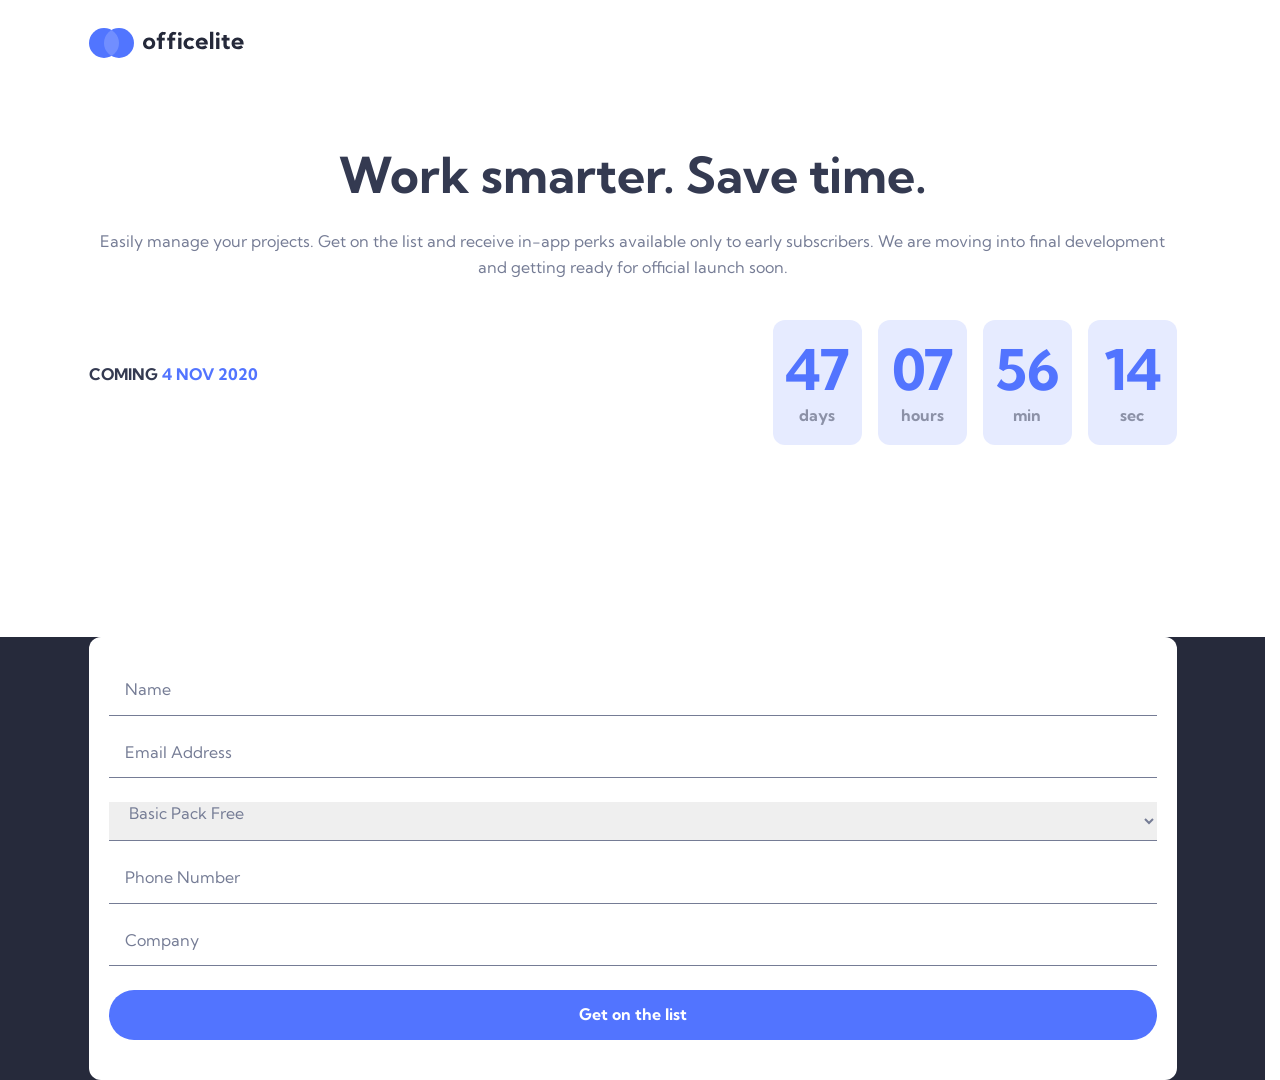
==== sign-up.html @ 4a4c5b25 "Sign-Up Page - top section" ====
<!doctype html>
<html lang="en">
	<head>
		<meta charset="UTF-8" />
		<meta name="viewport" content="width=device-width, initial-scale=1.0" />

		<link
			rel="icon"
			type="image/png"
			sizes="32x32"
			href="./assets/favicon-32x32.png"
		/>
		<link rel="stylesheet" href="style.css" />

		<title>Frontend Mentor | Officelite coming soon site</title>
	</head>
	<body>
		<header class="wrapper">
			<div class="logo">
				<svg
					width="155"
					height="30"
					xmlns="http://www.w3.org/2000/svg"
					xmlns:xlink="http://www.w3.org/1999/xlink"
				>
					<defs><circle id="a" cx="15" cy="15" r="15" /></defs>
					<g fill="none" fill-rule="evenodd">
						<g>
							<circle fill="#5175FF" cx="30" cy="15" r="15" />
							<mask id="b" fill="#fff"><use xlink:href="#a" /></mask>
							<use fill="#5175FF" xlink:href="#a" />
							<circle
								fill="#B4C4FF"
								opacity=".324"
								mask="url(#b)"
								cx="30"
								cy="15"
								r="15"
							/>
						</g>
						<path
							d="M60.13 21.291c1.18 0 2.228-.254 3.147-.763a5.73 5.73 0 002.177-2.092c.533-.886.799-1.895.799-3.026 0-1.13-.266-2.139-.799-3.025a5.73 5.73 0 00-2.177-2.092c-.919-.51-1.968-.764-3.147-.764-1.18 0-2.23.255-3.154.764a5.72 5.72 0 00-2.182 2.092c-.533.886-.799 1.894-.799 3.025s.266 2.14.799 3.026a5.72 5.72 0 002.182 2.092c.923.509 1.974.763 3.154.763zm0-2.827c-.843 0-1.54-.29-2.09-.87-.552-.581-.828-1.31-.828-2.184 0-.874.276-1.602.827-2.182.551-.581 1.248-.871 2.09-.871.843 0 1.54.29 2.092.87.551.581.827 1.309.827 2.183 0 .875-.276 1.603-.827 2.183-.552.58-1.249.87-2.091.87zm12.82 2.601v-8.482h2.792V9.756H72.95V8.67c0-.671.151-1.167.454-1.487.303-.32.699-.481 1.189-.481.176 0 .371.026.586.08.214.052.417.158.609.316l1.275-2.296a5.744 5.744 0 00-1.51-.701 5.457 5.457 0 00-1.534-.226 4.65 4.65 0 00-2.16.514 4.064 4.064 0 00-1.608 1.487c-.406.649-.61 1.433-.61 2.353v1.527h-1.895v2.827h1.896v8.482h3.308zm10.466 0v-8.482h2.791V9.756h-2.791V8.67c0-.671.15-1.167.453-1.487.303-.32.7-.481 1.19-.481.176 0 .37.026.585.08.215.052.418.158.61.316l1.274-2.296a5.744 5.744 0 00-1.51-.701 5.457 5.457 0 00-1.534-.226 4.65 4.65 0 00-2.16.514 4.064 4.064 0 00-1.608 1.487c-.406.649-.609 1.433-.609 2.353v1.527h-1.895v2.827h1.895v8.482h3.309zm7.42-13.345c.552 0 .996-.166 1.333-.498.337-.331.506-.769.506-1.312s-.169-.98-.506-1.312c-.337-.331-.78-.497-1.332-.497s-.996.166-1.333.497c-.337.332-.505.77-.505 1.312 0 .543.168.98.505 1.312.337.332.781.498 1.333.498zm1.655 13.345V9.755h-3.309v11.31h3.309zm8.34.226c.911 0 1.756-.147 2.533-.44a5.946 5.946 0 002.005-1.234l-2.332-2.16c-.552.671-1.287 1.007-2.206 1.007-.842 0-1.54-.29-2.09-.87-.552-.581-.828-1.31-.828-2.184 0-.874.276-1.602.827-2.182.552-.581 1.249-.871 2.091-.871.92 0 1.654.335 2.206 1.006l2.332-2.16a5.946 5.946 0 00-2.005-1.233 7.102 7.102 0 00-2.533-.44c-1.218 0-2.303.254-3.257.763a5.846 5.846 0 00-2.257 2.092c-.551.886-.827 1.894-.827 3.025s.276 2.14.827 3.026a5.846 5.846 0 002.257 2.092c.954.509 2.04.763 3.257.763zm12.395 0c.797 0 1.63-.128 2.499-.384.87-.257 1.748-.728 2.636-1.414l-1.998-2.352a5.74 5.74 0 01-1.43.978c-.525.253-1.186.379-1.982.379-.743 0-1.392-.196-1.947-.588a2.972 2.972 0 01-1.143-1.527h8.96v-.984c0-1.138-.26-2.149-.781-3.03a5.632 5.632 0 00-2.131-2.082c-.9-.505-1.928-.758-3.085-.758-1.164 0-2.203.255-3.119.764a5.726 5.726 0 00-2.165 2.08c-.528.88-.793 1.88-.793 3.003 0 1.139.276 2.155.827 3.048.552.894 1.314 1.595 2.287 2.104.972.509 2.094.763 3.365.763zm2.195-6.718h-5.63c.161-.648.5-1.18 1.017-1.594.517-.415 1.128-.622 1.833-.622.696 0 1.294.203 1.792.61.497.408.827.943.988 1.606zm8.891 6.492V3.648h-3.308v17.417h3.308zM128.77 7.72c.552 0 .996-.166 1.333-.498.337-.331.505-.769.505-1.312s-.168-.98-.505-1.312c-.337-.331-.781-.497-1.333-.497-.551 0-.995.166-1.332.497-.337.332-.506.77-.506 1.312 0 .543.169.98.506 1.312.337.332.781.498 1.332.498zm1.655 13.345V9.755h-3.309v11.31h3.309zm8.248.226c.704 0 1.42-.14 2.148-.418v-2.67c-.421.174-.83.26-1.23.26-.535 0-.977-.152-1.326-.457-.348-.305-.523-.726-.523-1.261v-4.162h2.792V9.756h-2.792V6.928h-3.308v2.828h-1.896v2.827h1.896v4.535c0 1.342.366 2.373 1.097 3.093.731.72 1.779 1.08 3.142 1.08zm10.35 0c.797 0 1.63-.128 2.499-.384.87-.257 1.748-.728 2.636-1.414l-1.998-2.352a5.74 5.74 0 01-1.43.978c-.525.253-1.186.379-1.982.379-.743 0-1.392-.196-1.947-.588a2.972 2.972 0 01-1.144-1.527h8.961v-.984c0-1.138-.26-2.149-.781-3.03a5.632 5.632 0 00-2.131-2.082c-.9-.505-1.928-.758-3.085-.758-1.164 0-2.203.255-3.119.764a5.726 5.726 0 00-2.165 2.08c-.528.88-.793 1.88-.793 3.003 0 1.139.276 2.155.827 3.048.552.894 1.314 1.595 2.286 2.104.973.509 2.095.763 3.366.763zm2.195-6.718h-5.63c.161-.648.5-1.18 1.017-1.594.517-.415 1.128-.622 1.833-.622.696 0 1.294.203 1.792.61.497.408.827.943.988 1.606z"
							fill="#25293A"
							fill-rule="nonzero"
						/>
					</g>
				</svg>
			</div>
		</header>
		<main class="wrapper">
			<section class="section sign-up-hero-section">
				<h1 class="hero-title">Work smarter. Save time.</h1>
				<p class="hero-text">
					Easily manage your projects. Get on the list and receive in-app perks
					available only to early subscribers. We are moving into final
					development and getting ready for official launch soon.
				</p>
			</section>

			<section class="section sign-up-section">
				<div class="date-content">
					<!-- If you're choosing to make this date dynamic, set it to 30 days in the future from the moment the visitor views the page -->
					<p class="launch-date">Coming <span>4 Nov 2020</span></p>
					<!-- If you're choosing to make this timer dynamic, have it countdown from the date you set above -->
					<div class="countdown">
						<p id="countdown-day">47 <span>days</span></p>
						<p id="countdown-hour">07 <span>hours</span></p>
						<p id="countdown-min">56 <span>min</span></p>
						<p id="countdown-sec">14 <span>sec</span></p>
					</div>
				</div>
			</section>
		</main>

		<footer>
			<div class="wrapper">
				<form action="" class="sign-up-form">
					<div class="form-group">
						<label class="sr-only" for="name">Name</label>
						<input
							class="form-control"
							type="text"
							name="name"
							id="name"
							placeholder="Name"
							required
						/>
					</div>
					<div class="form-group">
						<label class="sr-only" for="email">Email Address</label>
						<input
							class="form-control"
							type="email"
							name="email"
							id="email"
							placeholder="Email Address"
							autocapitalize="none"
							autocorrect="off"
							pattern="[^@]+@[^\.]+\..+"
							required
						/>
					</div>

					<label class="sr-only" for="pack-select"> Pack Selection </label>
					<select
						class="form-control custom-select"
						name="pack-select"
						id="pack-select"
					>
						<button><selectedcontent></selectedcontent></button>

						<option value="basic" selected>Basic Pack <span>Free</span></option>
						<option value="pro">Pro Pack <span>$9.99</span></option>
						<option value="ultimate">Ultimate Pack <span>$19.99</span></option>
					</select>

					<div class="form-group">
						<label class="sr-only" for="telephone">Phone Number</label>
						<input
							class="form-control"
							type="tel"
							name="telephone"
							id="telephone"
							placeholder="Phone Number"
							required
						/>
					</div>

					<div class="form-group">
						<label class="sr-only" for="company">Company</label>
						<input
							class="form-control"
							type="text"
							name="company"
							id="company"
							placeholder="Company"
						/>
					</div>

					<button class="button" type="submit">Get on the list</button>
				</form>
			</div>
		</footer>
	</body>
</html>
---- style.css ----
/* ----------------  */
/* Custom Fonts      */
/* ----------------  */

@font-face {
	font-display: swap;
	font-family: 'Kumbh Sans';
	font-style: normal;
	font-weight: 400;
	src: url('/assets/fonts/kumbh-sans-v27-latin-regular.woff2') format('woff2');
}

@font-face {
	font-display: swap;
	font-family: 'Kumbh Sans';
	font-style: normal;
	font-weight: 700;
	src: url('/assets/fonts/kumbh-sans-v27-latin-700.woff2') format('woff2');
}

/* ----------------  */
/* Custom Properties */
/* ----------------  */

:root {
	/* Primitives */
	--clr-neutral-900: 229 22% 19%;
	--clr-neutral-800: 228 22% 26%;
	--clr-neutral-500: 227 13% 52%;
	--clr-neutral-50: 0 0% 98%;
	--clr-neutral-0: 0 100% 100%;

	--clr-blue-500: 228 100% 66%;
	--clr-blue-300: 228 100% 75%;
	--clr-blue-100: 227 100% 95%;

	--clr-red-400: 0 82% 65%;

	/* Semantics Colors based on Primitives */
	--btn-primary-bg: hsl(var(--clr-blue-500));
	--btn-primary-bg-hover: hsl(var(--clr-blue-300));
	--btn-primary-text: hsl(var(--clr-neutral-0));

	--btn-secondary-bg: hsl(var(--clr-blue-100));
	--btn-secondary-bg-hover: hsl(var(--clr-blue-500));
	--btn-secondary-text: hsl(var(--clr-blue-500));
	--btn-secondary-text-hover: hsl(var(--clr-blue-100));

	--btn-secondary-on-dark-bg: hsl(var(--clr-neutral-0));
	--btn-secondary-on-dark-bg-hover: hsl(var(--clr-blue-100));
	--btn-secondary-on-dark-text: hsl(var(--clr-blue-500));
	--btn-secondary-on-dark-outline: hsl(var(--clr-neutral-0));

	--text: hsl(var(--clr-neutral-500));
	--text-dark: hsl(var(--clr-neutral-900));
	--text-muted: hsl(var(--clr-neutral-500));
	--text-on-dark: hsl(var(--clr-neutral-0));
	--text-accent: hsl(var(--clr-blue-500));
	--text-strong: hsl(var(--clr-neutral-800));

	--bg: hsl(var(--clr-neutral-0));
	--bg-dark: hsl(var(--clr-blue-500));
	--bg-select-hover: hsl(var(--clr-blue-300) / 20%);
	--bg-select-checked: hsl(var(--clr-blue-300) / 30%);
	--bg-muted: hsl(var(--clr-neutral-800));
  --bg-blue: hsl(var(var(--clr-blue-300)));
  --bg-blue-muted: hsl(var(--clr-blue-100));

	--footer-bg: hsl(var(--clr-neutral-900));
	--footer-text: hsl(var(--clr-neutral-0));

	--color-warning: hsl(var(--clr-red-400));
	--color-invalid: hsl(var(--clr-red-400));
	--color-danger: hsl(var(--clr-red-400));
	--color-error: hsl(var(--clr-red-400));

	--fs-700: clamp(2.5rem, 2.3rem + 1vw, 3.5rem);
	--fs-600: clamp(1.25rem, 1.25rem + 0vw, 1.25rem);
	--fs-500: clamp(1.125rem, 1.125rem + 0vw, 1.125rem);
	--fs-400: clamp(1rem, 1rem + 0vw, 1rem);

	--ff-sans-normal: 'Kumbh Sans', sans-serif;

	--fw-700: 700;
	--fw-400: 400;

	/* Text Presets as CSS Variables */
	--text-preset-1: var(--fw-700) var(--fs-700)/1.2 var(--ff-sans-normal);
	--text-preset-2: var(--fw-700) var(--fs-600)/1.4 var(--ff-sans-normal);
	--text-preset-3: var(--fw-400) var(--fs-500)/1.5 var(--ff-sans-normal);
	--text-preset-4: var(--fw-400) var(--fs-400)/1.6 var(--ff-sans-normal);
	--text-preset-5: var(--fw-700) var(--fs-400)/1.6 var(--ff-sans-normal);

	--spacing-140: 8.75rem;
	--spacing-128: 8rem;
	--spacing-112: 7rem;
	--spacing-104: 6.5rem;
	--spacing-96: 6rem;
	--spacing-88: 5.5rem;
	--spacing-80: 5rem;
	--spacing-72: 4.5rem;
	--spacing-64: 4rem;
	--spacing-56: 3.5rem;
	--spacing-48: 3rem;
	--spacing-40: 2.5rem;
	--spacing-32: 2rem;
	--spacing-28: 1.75rem;
	--spacing-24: 1.5rem;
	--spacing-20: 1.25rem;
	--spacing-16: 1rem;
	--spacing-12: 0.75rem;
	--spacing-10: 0.625rem;
	--spacing-8: 0.5rem;
	--spacing-0: 0rem;

	--radius-full: 999px;
	--radius-28: 28px;
	--radius-24: 24px;
	--radius-20: 20px;
	--radius-16: 16px;
	--radius-12: 12px;
	--radius-10: 10px;
	--radius-8: 8px;
	--radius-6: 6px;
	--radius-4: 4px;
	--radius-0: 0px;

	--wrapper-max-width: 70rem;
	--spacing-inline: 1em;
	--spacing-block-start: var(--spacing-28);
}

/* ----------------  */
/* Reset             */
/* ----------------  */

*,
*::before,
*::after {
	box-sizing: border-box;
	background-repeat: no-repeat;
}

* {
	padding: 0;
	margin: 0;
}

html {
	-webkit-font-smoothing: antialiased;
	-webkit-text-size-adjust: none;
	text-size-adjust: none;
	block-size: 100%;
	scrollbar-gutter: stable;
}

img,
iframe,
audio,
video,
canvas {
	display: block;
	max-inline-size: 100%;
	block-size: auto;
}

svg {
	max-inline-size: 100%;
}

input,
button,
textarea,
select {
	font: inherit;
	color: inherit;
}

textarea {
	resize: vertical;
}

fieldset,
iframe {
	border: none;
}

p,
h1,
h2,
h3,
h4,
h5,
h6 {
	overflow-wrap: break-word;
}

h1,
h2,
h3 {
	color: var(--text-strong);
	text-wrap: balance;
}

p {
	text-wrap: pretty;
	font-variant-numeric: proportional-nums;
	font-weight: var(--fw-400);
}

h1,
h2,
h3,
h4,
h5,
h6 {
	font-variant-numeric: lining-nums;
	font-weight: var(--fw-400);
}

button {
	line-height: 1;
	letter-spacing: 2%;
}

input,
label,
h1,
h2,
h3,
h4,
h5,
h6 {
	line-height: 1.1;
}

h1,
h2,
h3,
h4,
h5,
p,
figure,
picture {
	margin: 0;
}

ul {
	list-style: none;
	padding: 0;
}

body {
	min-block-size: 100svh;
	font: var(--text-preset-4);
	background-color: var(--bg);
	color: var(--text);
	overflow-x: hidden;
	margin: 0;
}

@media (prefers-reduced-motion: reduce) {
	*,
	*::before,
	*::after {
		animation-duration: 0.01ms !important;
		animation-iteration-count: 1 !important;
		transition-duration: 0.01ms !important;
		scroll-behavior: auto !important;
	}
}

/* -----------------  */
/* Utility Classes    */
/* -----------------  */

/* General */

.flex {
	display: flex;
	gap: var(--gap, 1rem);
}

.grid {
	display: grid;
	gap: var(--gap, 1rem);
}

.d-block {
	display: block;
}

.flow > *:where(:not(:first-child)) {
	margin-inline-start: var(--flow-space, 1rem);
}

.flow--space-small {
	--flow-space: 0.75rem;
}

.wrapper {
	width: min(100vw, var(--wrapper-max-width));
	margin-inline: auto;
	padding-inline: var(--spacing-inline);
}

.sr-only {
	position: absolute;
	width: 1px;
	height: 1px;
	padding: 0;
	margin: -1px;
	overflow: hidden;
	clip: rect(0, 0, 0, 0);
	white-space: nowrap;
	border: 0;
}

[hidden] {
	display: none;
}

.skip-to-content {
	position: absolute;
	z-index: 9999;
	background-color: var(--bg);
	color: var(--text);
	padding: 0.5em 1em;
	margin-inline: auto;
	transform: translateY(-100%);
	transition: transform 500ms ease-in-out;
}

.skip-to-content:focus {
	transform: translateY(0);
}

/* Typography */

h1,
.looks-h1 {
	font: var(--text-preset-1);
}

h2,
.looks-h2 {
	font: var(--text-preset-2);
}

/* ----------------  */
/* Components        */
/* ----------------  */

.button {
	cursor: pointer;
	display: block;
	background-color: var(--btn-primary-bg);
	color: var(--btn-primary-text);
	font: var(--text-preset-5);
	border-radius: var(--radius-full);
	border: none;
	padding: var(--spacing-12) var(--spacing-40);
	transition:
		background 0.3s ease-in,
		outline 0.3s ease-in;

	&:hover {
		background-color: var(--btn-primary-bg-hover);
	}

	&:focus-within {
		outline: 2px solid hsl(var(--clr-blue-500));
		outline-offset: 4px;
	}

	&.secondary {
		background-color: var(--btn-secondary-bg);
		color: var(--btn-secondary-text);

		&:hover {
			background-color: var(--btn-secondary-bg-hover);
			color: var(--btn-secondary-text-hover);
		}

		&.on-dark {
			background-color: var(--btn-secondary-on-dark-bg);
			color: var(--btn-secondary-on-dark-text);

			&:hover {
				background-color: var(--btn-secondary-on-dark-bg-hover);
			}

			&:focus-within {
				background-color: var(--btn-secondary-on-dark-bg);
				outline-color: var(--btn-secondary-on-dark-outline);
			}
		}
	}
}

.section {
	margin-block-start: var(--spacing-80);
}

.sign-up-form {
	background-color: var(--bg);
	border-radius: var(--radius-12);
	display: flex;
	flex-direction: column;
	gap: var(--spacing-24);
	padding: var(--spacing-40) var(--spacing-20);
	color: var(--text);

	& .form-control {
		padding: var(--spacing-16);
		padding-block-start: 0;
		border: 0;
		border-bottom: 1px solid hsl(var(--clr-neutral-500));
		width: 100%;
	}

	& ::placeholder {
		opacity: 1;
		color: var(--text);
	}

	& :focus:not(.custom-select, .custom-select *) {
		outline: 1px solid currentColor;
		outline-offset: 0.25lh;
	}
}

/* Custom Select Using base-select */
.custom-select,
.custom-select::picker(select) {
	appearance: base-select;
	background-color: var(--bg);
	border-radius: 0;
	border: none;
	position-area: block-end span-inline-end;

	&::picker-icon {
		color: hsl(var(--clr-blue-500));
		transition: 0.4s rotate;
		content: url(./assets/sign-up/icon-arrow-down.svg);
	}

	&:open::picker-icon {
		rotate: 180deg;
	}

	& option {
		font: var(--text-preset-5);

		& span {
			opacity: 0.4;
		}
		&:hover,
		&:focus {
			background-color: var(--bg-select-hover);
		}
		&:checked {
			background-color: var(--bg-select-checked);
		}
		&::checkmark {
			display: none;
		}
	}
}

/* ----------------  */
/* Page Specific     */
/* ----------------  */

.sign-up-hero-section {
	text-align: center;
	display: flex;
	flex-direction: column;
	gap: var(--spacing-24);
}

.sign-up-section {
	margin-block-start: var(--spacing-40);

	& .launch-date {
		margin-block-start: unset;
		color: var(--text-strong);
		text-align: center;
	}

  & .countdown {
    & p {
      background-color: var(--bg-blue-muted);
      color: var(--text-accent);

      & span {
        color: var(--text-strong);
      }
    }
  }
}

/* ----------------  */
/* Layout            */
/* ----------------  */

header {
	padding-block-start: var(--spacing-block-start);
	display: flex;

	& .logo {
		margin-inline: auto;

		@media (min-width: 35em) {
			margin-inline: 0;
		}
	}
}

.hero-section {
	display: grid;
	grid-template-columns: repeat(12, 1fr);
	column-gap: var(--spacing-10);
	row-gap: var(--spacing-48);

	& .hero-illustration {
		grid-column: 4/10;
		place-self: center;
	}

	& .hero-text-wrapper {
		grid-column: 1/-1;
		display: flex;
		flex-direction: column;
		align-items: center;
		gap: var(--spacing-24);
		text-align: center;

		& .hero-text {
			color: var(--text);
		}

		& .button {
			box-shadow: 0 25px 25px hsla(227, 52%, 50%, 0.24);
		}
	}

	@media (min-width: 35em) {
		& .hero-illustration {
			grid-column: 8/-1;
			grid-row: 1;
		}

		& .hero-text-wrapper {
			grid-column: 1/7;
			grid-row: 1;
			align-items: start;
			justify-content: center;
			text-align: left;
		}
	}
}

.cards-section {
	display: grid;
	grid-template-columns: 1fr;
	gap: var(--spacing-24);

	@media (min-width: 53em) {
		grid-template-columns: repeat(3, 1fr);
		gap: var(--spacing-32);
	}
}

.card {
	background-color: var(--bg);
	color: var(--text);
	border-radius: var(--radius-12);
	padding: var(--spacing-40) var(--spacing-24);
	box-shadow: 0 50px 50px hsla(227, 35%, 45%, 0.24);
	display: flex;
	flex-direction: column;
	align-items: center;
	gap: var(--spacing-48);
	text-align: center;

	& .looks-h1 {
		font-size: 3.5rem;
	}

	& .card-top {
		color: var(--text-dark);

		& .card-title {
			font: var(--text-preset-2);
		}
	}

	& .card-top,
	& .card-bottom {
		display: flex;
		flex-direction: column;
		gap: var(--spacing-16);
	}

	&.dark {
		background-color: var(--bg-dark);
		color: var(--text-on-dark);

		& .card-top {
			color: var(--text-on-dark);
		}
	}

	@media (min-width: 35em) {
		padding: var(--spacing-48);
		display: grid;
		grid-template-columns: repeat(2, 1fr);
		row-gap: var(--spacing-24);

		& .card-top,
		& .card-bottom {
			align-items: start;
		}

		& .card-bottom {
			grid-row: span 2;
			justify-content: center;
		}

		& .button {
			max-width: fit-content;
		}
	}

	@media (min-width: 53em) {
		padding: var(--spacing-40);
		grid-template-columns: 1fr;

		& .card-top,
		& .card-bottom {
			align-items: center;
		}

		& .button {
			margin-inline: auto;
		}
	}
}

footer {
	margin-block-start: var(--spacing-80);
	background-color: var(--footer-bg);
	color: var(--footer-text);
}

.date-content {
	display: flex;
	flex-direction: column;
	align-items: center;
	padding-block-end: var(--spacing-112);

	@media (min-width: 45em) {
		flex-direction: row;
		align-items: center;
		justify-content: space-between;
	}
}

.launch-date {
	font: var(--text-preset-5);
	text-transform: uppercase;
	letter-spacing: 5%;
	margin-block-start: var(--spacing-96);
	margin-block-end: var(--spacing-24);

	& span {
		color: var(--text-accent);
	}
}

.countdown {
	display: grid;
	grid-template-columns: repeat(4, 1fr);
	gap: var(--spacing-16);
	margin-block-end: var(--spacing-48);

	& p {
		display: flex;
		flex-direction: column;
		align-items: center;
		background-color: var(--bg-muted);
		padding: var(--spacing-16) var(--spacing-12);
		border-radius: var(--radius-12);
		font: var(--text-preset-1);

		& span {
			font: var(--text-preset-5);
			opacity: 0.5;
		}
	}
}

@media (min-width: 35em) {
	.countdown {
		& p {
			font-size: 3.5rem;
		}
	}
}

@media (min-width: 45em) {
	.launch-date {
		margin-block-end: var(--spacing-16);
	}

	.countdown {
		margin-block-end: unset;
	}
}
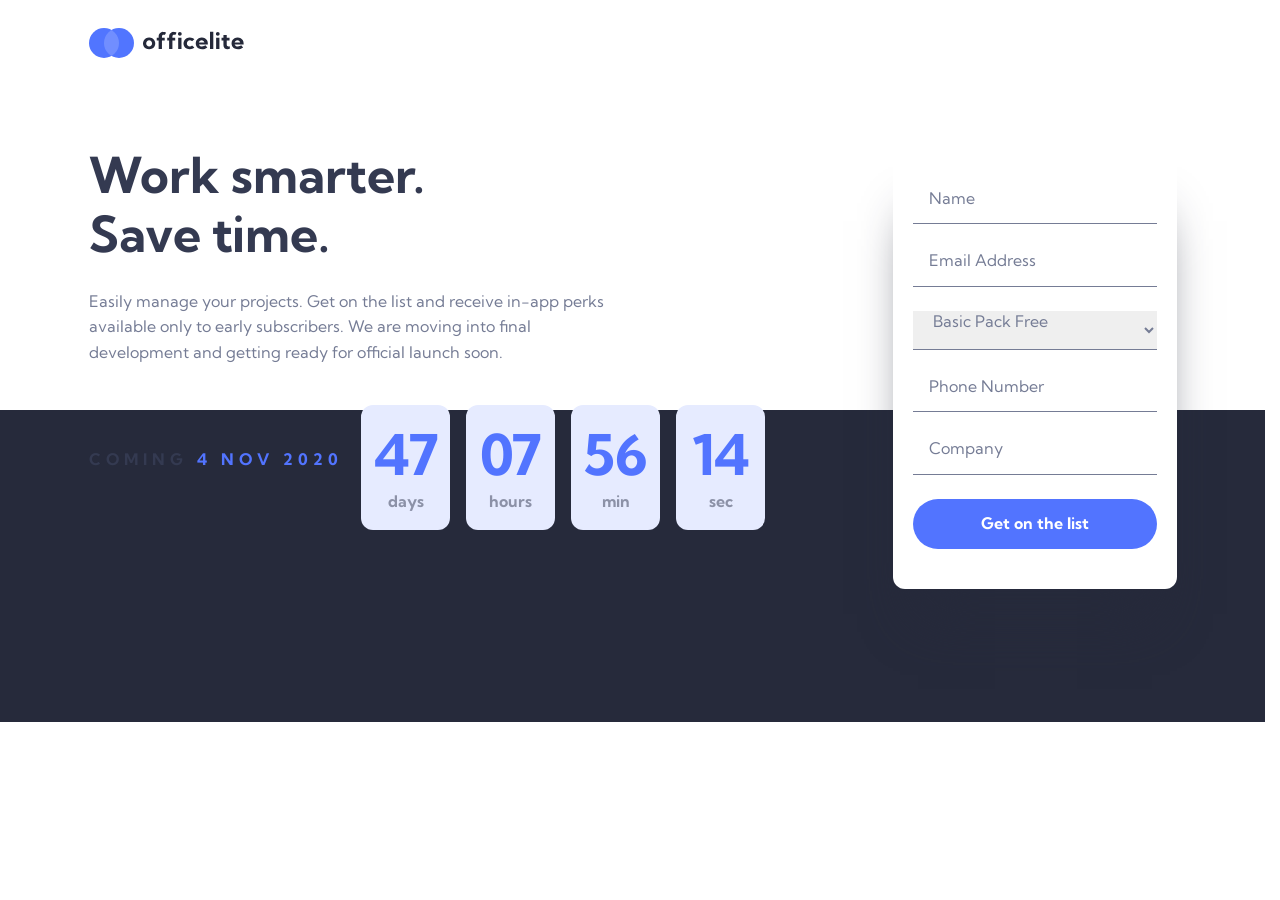
==== commit fa2685e2: "Cleaning up the CSS Finalize the css for index.html" ====
--- a/sign-up.html
+++ b/sign-up.html
@@ -47,7 +47,7 @@
 				</svg>
 			</div>
 		</header>
-		<main class="wrapper">
+		<main class="wrapper sign-up-complete">
 			<section class="section sign-up-hero-section">
 				<h1 class="hero-title">Work smarter. Save time.</h1>
 				<p class="hero-text">
@@ -70,10 +70,8 @@
 					</div>
 				</div>
 			</section>
-		</main>
 
-		<footer>
-			<div class="wrapper">
+			<section class="form-section">
 				<form action="" class="sign-up-form">
 					<div class="form-group">
 						<label class="sr-only" for="name">Name</label>
@@ -139,7 +137,11 @@
 
 					<button class="button" type="submit">Get on the list</button>
 				</form>
-			</div>
+			</section>
+		</main>
+
+		<footer>
+			<div class="wrapper"></div>
 		</footer>
 	</body>
 </html>
--- a/style.css
+++ b/style.css
@@ -63,8 +63,8 @@
 	--bg-select-hover: hsl(var(--clr-blue-300) / 20%);
 	--bg-select-checked: hsl(var(--clr-blue-300) / 30%);
 	--bg-muted: hsl(var(--clr-neutral-800));
-  --bg-blue: hsl(var(var(--clr-blue-300)));
-  --bg-blue-muted: hsl(var(--clr-blue-100));
+	--bg-blue: hsl(var(--clr-blue-300));
+	--bg-blue-muted: hsl(var(--clr-blue-100));
 
 	--footer-bg: hsl(var(--clr-neutral-900));
 	--footer-text: hsl(var(--clr-neutral-0));
@@ -398,111 +398,11 @@
 	}
 }
 
-.section {
-	margin-block-start: var(--spacing-80);
-}
-
-.sign-up-form {
-	background-color: var(--bg);
-	border-radius: var(--radius-12);
-	display: flex;
-	flex-direction: column;
-	gap: var(--spacing-24);
-	padding: var(--spacing-40) var(--spacing-20);
-	color: var(--text);
-
-	& .form-control {
-		padding: var(--spacing-16);
-		padding-block-start: 0;
-		border: 0;
-		border-bottom: 1px solid hsl(var(--clr-neutral-500));
-		width: 100%;
-	}
-
-	& ::placeholder {
-		opacity: 1;
-		color: var(--text);
-	}
-
-	& :focus:not(.custom-select, .custom-select *) {
-		outline: 1px solid currentColor;
-		outline-offset: 0.25lh;
-	}
-}
-
-/* Custom Select Using base-select */
-.custom-select,
-.custom-select::picker(select) {
-	appearance: base-select;
-	background-color: var(--bg);
-	border-radius: 0;
-	border: none;
-	position-area: block-end span-inline-end;
-
-	&::picker-icon {
-		color: hsl(var(--clr-blue-500));
-		transition: 0.4s rotate;
-		content: url(./assets/sign-up/icon-arrow-down.svg);
-	}
-
-	&:open::picker-icon {
-		rotate: 180deg;
-	}
-
-	& option {
-		font: var(--text-preset-5);
-
-		& span {
-			opacity: 0.4;
-		}
-		&:hover,
-		&:focus {
-			background-color: var(--bg-select-hover);
-		}
-		&:checked {
-			background-color: var(--bg-select-checked);
-		}
-		&::checkmark {
-			display: none;
-		}
-	}
-}
-
-/* ----------------  */
-/* Page Specific     */
-/* ----------------  */
-
-.sign-up-hero-section {
-	text-align: center;
-	display: flex;
-	flex-direction: column;
-	gap: var(--spacing-24);
-}
-
-.sign-up-section {
-	margin-block-start: var(--spacing-40);
-
-	& .launch-date {
-		margin-block-start: unset;
-		color: var(--text-strong);
-		text-align: center;
-	}
-
-  & .countdown {
-    & p {
-      background-color: var(--bg-blue-muted);
-      color: var(--text-accent);
-
-      & span {
-        color: var(--text-strong);
-      }
-    }
-  }
-}
-
-/* ----------------  */
-/* Layout            */
-/* ----------------  */
+/* ----------------  */
+/* Shared            */
+/* ----------------  */
+
+/* header, .logo, .button, footer, .countdown, .launch-date, .date-content */
 
 header {
 	padding-block-start: var(--spacing-block-start);
@@ -516,6 +416,110 @@
 		}
 	}
 }
+
+.section {
+	margin-block-start: var(--spacing-80);
+}
+
+/* dit is de layout voor index */
+/* wat is het verschil met sign-up */
+.date-content {
+	display: flex;
+	flex-direction: column;
+	align-items: center;
+	padding-block-end: var(--spacing-112);
+
+	@media (min-width: 60rem) {
+		flex-direction: row;
+		align-items: center;
+		justify-content: space-between;
+	}
+}
+
+/* @media (min-width: 48rem) and (max-width: 60rem) {
+	.date-content,
+	.sign-up-form {
+		max-width: 28rem;
+		margin-inline: auto;
+	}
+} */
+
+.launch-date {
+	font: var(--text-preset-5);
+	text-transform: uppercase;
+	letter-spacing: 5px;
+
+	& span {
+		color: var(--text-accent);
+	}
+}
+
+.countdown {
+	display: grid;
+	grid-template-columns: repeat(4, 1fr);
+	gap: var(--spacing-16);
+	/* margin-block-end: var(--spacing-48); */
+
+	& p {
+		display: flex;
+		flex-direction: column;
+		align-items: center;
+		background-color: var(--bg-muted);
+		padding: var(--spacing-16) var(--spacing-12);
+		border-radius: var(--radius-12);
+		font: var(--text-preset-1);
+
+		& span {
+			font: var(--text-preset-5);
+			opacity: 0.5;
+		}
+	}
+}
+
+@media (min-width: 35em) {
+	.countdown {
+		& p {
+			font-size: 3.5rem;
+		}
+	}
+}
+
+/* is deze margin-blovk voor sign-up?
+waarde geldt niet voor index. */ 
+@media (min-width: 45em) {
+	.launch-date {
+		margin-block-end: var(--spacing-16);
+	}
+
+	.countdown {
+		margin-block-end: unset;
+	}
+}
+
+footer {
+	background-color: var(--footer-bg);
+	color: var(--footer-text);
+	position: relative;
+	margin-block-start: -50rem;
+	padding-block-start: 55rem;
+	z-index: -5;
+
+	@media (min-width: 48rem) {
+		margin-block-start: -30rem;
+		padding-block-start: 36rem;
+	}
+
+	@media (min-width: 60rem) {
+		margin-block-start: -14.5rem;
+		padding-block-start: 19.5rem;
+	}
+}
+
+/* ----------------  */
+/* Index             */
+/* ----------------  */
+
+/* .hero-section, .cards-section, .card */
 
 .hero-section {
 	display: grid;
@@ -648,73 +652,175 @@
 	}
 }
 
-footer {
-	margin-block-start: var(--spacing-80);
-	background-color: var(--footer-bg);
-	color: var(--footer-text);
-}
-
-.date-content {
+.home {
+	& footer {
+		background-image: url(./assets/home/bg-pattern-footer.svg);
+		background-size: cover;
+		background-repeat: no-repeat;
+
+		@media (min-width: 35em) {
+			background-size: 1454px;
+			background-position-x: center;
+			background-position-y: 5%;
+		}
+
+		@media (min-width: 53em) {
+			background-size: 2036px;
+			background-position-x: 100%;
+			background-position-y: 40%;
+		}
+
+		& .launch-date {
+			text-align: center;
+      margin-block-end: var(--spacing-20);
+
+			@media (min-width: 53em) {
+				text-align: left;
+        margin-block-end: var(--spacing-12);
+			}
+		}
+
+		& .button {
+			margin-block-start: var(--spacing-48);
+		}
+	}
+}
+
+/* ----------------  */
+/* Sign Up           */
+/* ----------------  */
+
+/* .sign-up-hero-section, .sign-up-section, .sign-up-form, .sign-up-complete, .custom-select */
+
+.sign-up-form {
+	background-color: var(--bg);
+	border-radius: var(--radius-12);
 	display: flex;
 	flex-direction: column;
-	align-items: center;
-	padding-block-end: var(--spacing-112);
-
-	@media (min-width: 45em) {
-		flex-direction: row;
-		align-items: center;
-		justify-content: space-between;
-	}
-}
-
-.launch-date {
-	font: var(--text-preset-5);
-	text-transform: uppercase;
-	letter-spacing: 5%;
-	margin-block-start: var(--spacing-96);
-	margin-block-end: var(--spacing-24);
-
-	& span {
-		color: var(--text-accent);
-	}
-}
-
-.countdown {
-	display: grid;
-	grid-template-columns: repeat(4, 1fr);
-	gap: var(--spacing-16);
-	margin-block-end: var(--spacing-48);
-
-	& p {
-		display: flex;
-		flex-direction: column;
-		align-items: center;
-		background-color: var(--bg-muted);
-		padding: var(--spacing-16) var(--spacing-12);
-		border-radius: var(--radius-12);
-		font: var(--text-preset-1);
+	gap: var(--spacing-24);
+	margin-block-start: var(--spacing-80);
+	padding: var(--spacing-40) var(--spacing-20);
+	color: var(--text);
+	box-shadow: 0px 50px 50px -25px hsl(var(--clr-neutral-900));
+
+	& .form-control {
+		padding: var(--spacing-16);
+		padding-block-start: 0;
+		border: 0;
+		border-bottom: 1px solid hsl(var(--clr-neutral-500));
+		width: 100%;
+	}
+
+	& ::placeholder {
+		opacity: 1;
+		color: var(--text);
+	}
+
+	& :focus:not(.custom-select, .custom-select *) {
+		outline: 1px solid currentColor;
+		outline-offset: 0.25lh;
+	}
+}
+
+/* Custom Select Using base-select */
+.custom-select,
+.custom-select::picker(select) {
+	appearance: base-select;
+	background-color: var(--bg);
+	border-radius: 0;
+	border: none;
+	position-area: block-end span-inline-end;
+
+	&::picker-icon {
+		color: hsl(var(--clr-blue-500));
+		transition: 0.4s rotate;
+		content: url(./assets/sign-up/icon-arrow-down.svg);
+	}
+
+	&:open::picker-icon {
+		rotate: 180deg;
+	}
+
+	& option {
+		font: var(--text-preset-5);
 
 		& span {
-			font: var(--text-preset-5);
-			opacity: 0.5;
-		}
-	}
-}
-
-@media (min-width: 35em) {
-	.countdown {
+			opacity: 0.4;
+		}
+		&:hover,
+		&:focus {
+			background-color: var(--bg-select-hover);
+		}
+		&:checked {
+			background-color: var(--bg-select-checked);
+		}
+		&::checkmark {
+			display: none;
+		}
+	}
+}
+
+.sign-up-hero-section {
+	text-align: center;
+	display: flex;
+	flex-direction: column;
+	gap: var(--spacing-24);
+
+	@media (min-width: 48rem) {
+		max-width: 33.75rem;
+		margin-inline: auto;
+	}
+
+	@media (min-width: 60rem) {
+		text-align: left;
+		margin-inline: unset;
+	}
+}
+
+.sign-up-section {
+	margin-block-start: var(--spacing-40);
+
+	& .launch-date {
+		margin-block-start: unset;
+		color: var(--text-strong);
+		text-align: center;
+	}
+
+	& .countdown {
 		& p {
-			font-size: 3.5rem;
-		}
-	}
-}
-
-@media (min-width: 45em) {
-	.launch-date {
-		margin-block-end: var(--spacing-16);
-	}
-
-	.countdown {
-		margin-block-end: unset;
-	}
-}
+			background-color: var(--bg-blue-muted);
+			color: var(--text-accent);
+
+			& span {
+				color: var(--text-strong);
+			}
+		}
+	}
+
+	@media (min-width: 60rem) {
+		text-align: left;
+	}
+}
+
+.sign-up-complete {
+	@media (min-width: 60rem) {
+		display: grid;
+		grid-template-columns: repeat(2, auto);
+		grid-template-areas:
+			'hero form'
+			'countdown form';
+		column-gap: var(--spacing-128);
+
+		& .sign-up-hero-section {
+			grid-area: hero;
+		}
+
+		& .sign-up-section {
+			grid-area: countdown;
+		}
+
+		& .form-section {
+			grid-area: form;
+		}
+	}
+}
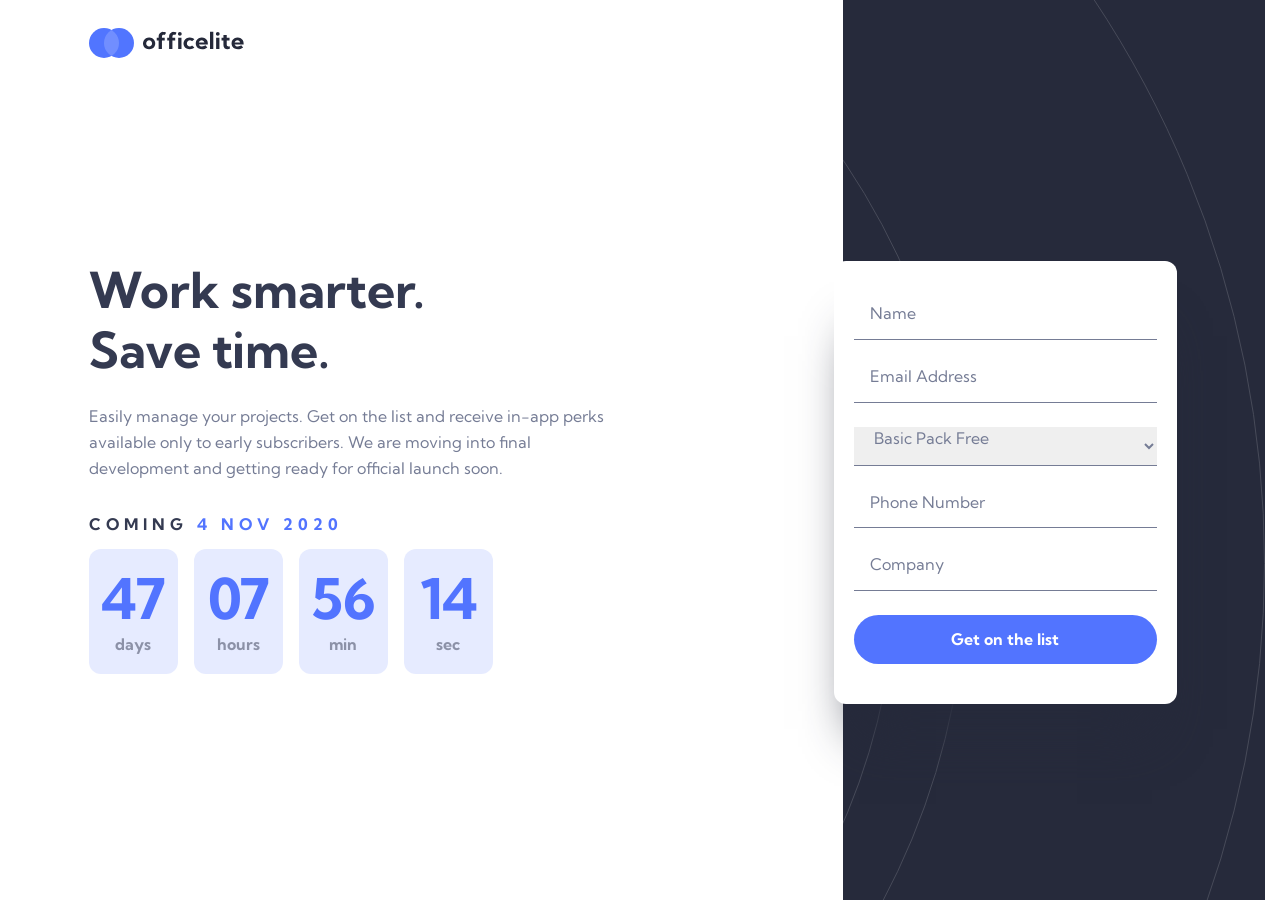
==== commit 3e9bb580: "Continue clean up CSS Finalize CSS sign-up page" ====
--- a/sign-up.html
+++ b/sign-up.html
@@ -14,7 +14,7 @@
 
 		<title>Frontend Mentor | Officelite coming soon site</title>
 	</head>
-	<body>
+	<body class="sign-up">
 		<header class="wrapper">
 			<div class="logo">
 				<svg
@@ -141,7 +141,6 @@
 		</main>
 
 		<footer>
-			<div class="wrapper"></div>
 		</footer>
 	</body>
 </html>
--- a/style.css
+++ b/style.css
@@ -410,6 +410,7 @@
 
 	& .logo {
 		margin-inline: auto;
+		/* staat het logo eignelijk wel goed? is de wrapper correct op tablet-size */
 
 		@media (min-width: 35em) {
 			margin-inline: 0;
@@ -421,14 +422,12 @@
 	margin-block-start: var(--spacing-80);
 }
 
-/* dit is de layout voor index */
-/* wat is het verschil met sign-up */
 .date-content {
 	display: flex;
 	flex-direction: column;
 	align-items: center;
-	padding-block-end: var(--spacing-112);
-
+
+	/* date-content is anders op home dan op sign-up owille van de extra div */
 	@media (min-width: 60rem) {
 		flex-direction: row;
 		align-items: center;
@@ -485,34 +484,31 @@
 }
 
 /* is deze margin-blovk voor sign-up?
-waarde geldt niet voor index. */ 
+waarde geldt niet voor index. */
 @media (min-width: 45em) {
-	.launch-date {
-		margin-block-end: var(--spacing-16);
-	}
-
 	.countdown {
 		margin-block-end: unset;
 	}
 }
 
+.launch-date {
+	text-align: center;
+	margin-block-end: var(--spacing-20);
+
+	@media (min-width: 53em) {
+		text-align: left;
+		margin-block-end: var(--spacing-12);
+	}
+}
+
 footer {
+	position: relative;
+	z-index: -5;
+	background-image: url(./assets/home/bg-pattern-footer.svg);
+	background-size: cover;
+	background-repeat: no-repeat;
 	background-color: var(--footer-bg);
 	color: var(--footer-text);
-	position: relative;
-	margin-block-start: -50rem;
-	padding-block-start: 55rem;
-	z-index: -5;
-
-	@media (min-width: 48rem) {
-		margin-block-start: -30rem;
-		padding-block-start: 36rem;
-	}
-
-	@media (min-width: 60rem) {
-		margin-block-start: -14.5rem;
-		padding-block-start: 19.5rem;
-	}
 }
 
 /* ----------------  */
@@ -654,30 +650,26 @@
 
 .home {
 	& footer {
-		background-image: url(./assets/home/bg-pattern-footer.svg);
-		background-size: cover;
-		background-repeat: no-repeat;
-
+		margin-block-start: -50rem;
+		padding-block-start: 55rem;
+		/* ik weet niet of deze hier nog hoort. even opniuew nakijken */
+		padding-block-end: var(--spacing-112);
+
+		/* 48 */
 		@media (min-width: 35em) {
-			background-size: 1454px;
 			background-position-x: center;
 			background-position-y: 5%;
-		}
-
+			margin-block-start: -30rem;
+			padding-block-start: 36rem;
+		}
+
+		/* 60 */
 		@media (min-width: 53em) {
 			background-size: 2036px;
 			background-position-x: 100%;
 			background-position-y: 40%;
-		}
-
-		& .launch-date {
-			text-align: center;
-      margin-block-end: var(--spacing-20);
-
-			@media (min-width: 53em) {
-				text-align: left;
-        margin-block-end: var(--spacing-12);
-			}
+			margin-block-start: -14.5rem;
+			padding-block-start: 19.5rem;
 		}
 
 		& .button {
@@ -691,6 +683,15 @@
 /* ----------------  */
 
 /* .sign-up-hero-section, .sign-up-section, .sign-up-form, .sign-up-complete, .custom-select */
+
+body.sign-up {
+	position: relative;
+
+	@media (min-width: 60rem) {
+		display: grid;
+		grid-template-rows: auto 1fr;
+	}
+}
 
 .sign-up-form {
 	background-color: var(--bg);
@@ -698,7 +699,7 @@
 	display: flex;
 	flex-direction: column;
 	gap: var(--spacing-24);
-	margin-block-start: var(--spacing-80);
+	/* margin-block-start: var(--spacing-80); */
 	padding: var(--spacing-40) var(--spacing-20);
 	color: var(--text);
 	box-shadow: 0px 50px 50px -25px hsl(var(--clr-neutral-900));
@@ -765,20 +766,10 @@
 	display: flex;
 	flex-direction: column;
 	gap: var(--spacing-24);
-
-	@media (min-width: 48rem) {
-		max-width: 33.75rem;
-		margin-inline: auto;
-	}
-
-	@media (min-width: 60rem) {
-		text-align: left;
-		margin-inline: unset;
-	}
 }
 
 .sign-up-section {
-	margin-block-start: var(--spacing-40);
+	margin-block: var(--spacing-40) var(--spacing-80);
 
 	& .launch-date {
 		margin-block-start: unset;
@@ -799,6 +790,32 @@
 
 	@media (min-width: 60rem) {
 		text-align: left;
+
+		& .date-content {
+			flex-direction: column;
+			align-items: start;
+		}
+	}
+}
+
+.sign-up-hero-section,
+.sign-up-section,
+.sign-up-form {
+	@media (min-width: 48rem) {
+		max-width: 33.75rem;
+		margin-inline: auto;
+	}
+
+	@media (min-width: 60rem) {
+		text-align: left;
+		margin-inline: unset;
+	}
+}
+
+.sign-up-section,
+.sign-up-form {
+	@media (min-width: 48rem) {
+		max-width: 28rem;
 	}
 }
 
@@ -810,13 +827,16 @@
 			'hero form'
 			'countdown form';
 		column-gap: var(--spacing-128);
+		align-self: center;
 
 		& .sign-up-hero-section {
 			grid-area: hero;
+			margin-block: unset;
 		}
 
 		& .sign-up-section {
 			grid-area: countdown;
+			margin-block: unset;
 		}
 
 		& .form-section {
@@ -824,3 +844,48 @@
 		}
 	}
 }
+
+.sign-up {
+	& footer {
+		margin-block-start: -14.75rem;
+		padding-block-start: 19.75rem;
+		/* nakijken waaarom hier de achtergrondafbeelding niet geladen wordt */
+
+		/* 48 */
+		@media (min-width: 35em) {
+			background-position-x: center;
+			background-position-y: 5%;
+			margin-block-start: -22rem;
+			padding-block-start: 29.5rem;
+		}
+
+		/* 60 */
+		@media (min-width: 60rem) {
+			margin-block-start: 0;
+			padding-block-start: 0;
+			position: absolute;
+			inset-block: 0;
+			inset-inline-end: 0;
+			width: 33vw;
+			z-index: -1;
+			background-image: url(./assets/sign-up/bg-pattern-side.svg);
+			background-size: 2036px;
+			background-position-x: 100%;
+			background-position-y: 40%;
+		}
+
+		& .launch-date {
+			text-align: center;
+			margin-block-end: var(--spacing-20);
+
+			@media (min-width: 53em) {
+				text-align: left;
+				margin-block-end: var(--spacing-12);
+			}
+		}
+
+		& .button {
+			margin-block-start: var(--spacing-48);
+		}
+	}
+}
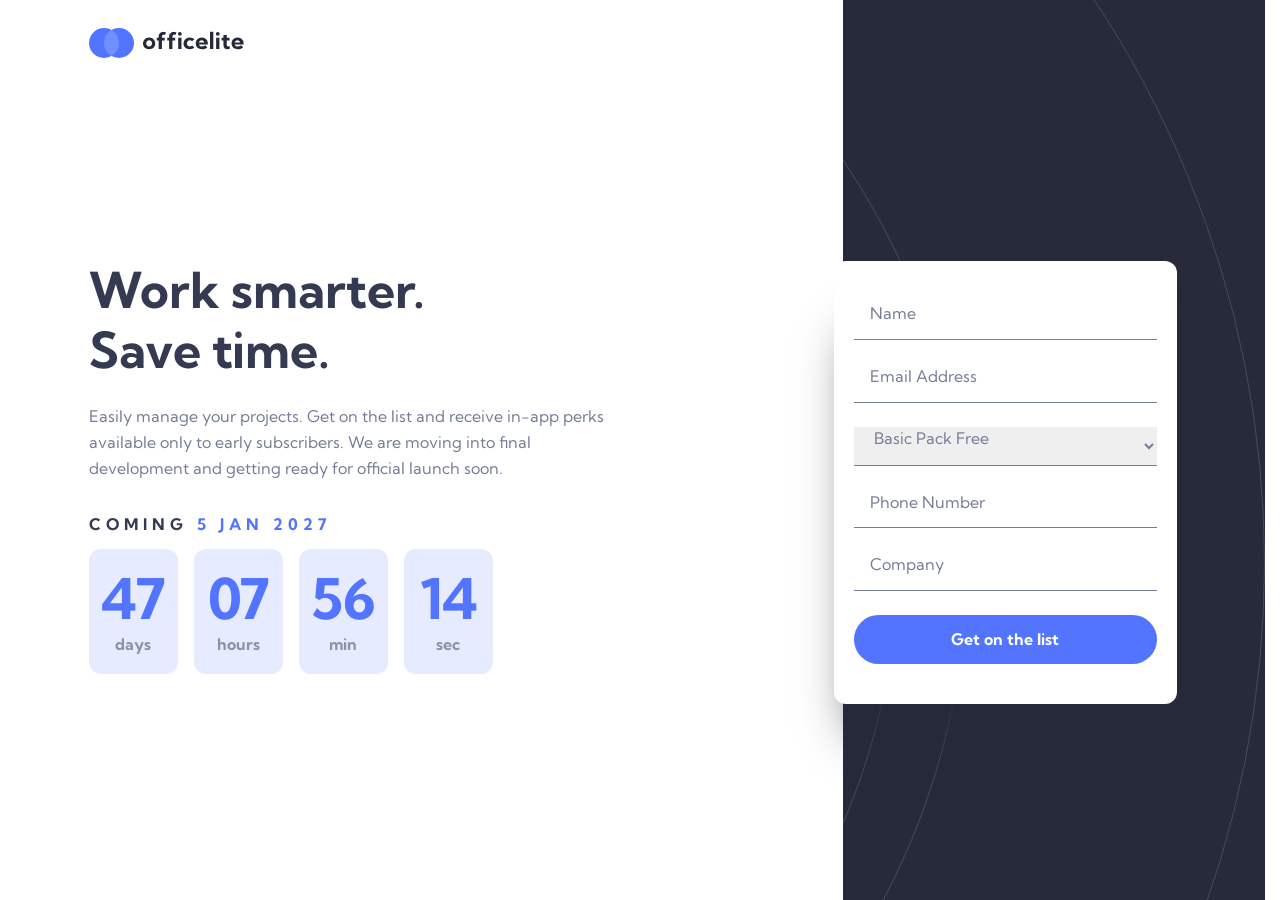
==== commit fd94866f: "JS: flexible launchDate" ====
--- a/sign-up.html
+++ b/sign-up.html
@@ -13,6 +13,7 @@
 		<link rel="stylesheet" href="style.css" />
 
 		<title>Frontend Mentor | Officelite coming soon site</title>
+		<script src="app.js" defer></script>
 	</head>
 	<body class="sign-up">
 		<header class="wrapper">
@@ -60,7 +61,9 @@
 			<section class="section sign-up-section">
 				<div class="date-content">
 					<!-- If you're choosing to make this date dynamic, set it to 30 days in the future from the moment the visitor views the page -->
-					<p class="launch-date">Coming <span>4 Nov 2020</span></p>
+					<p class="launch-date">
+						Coming <span id="future-date">4 Nov 2020</span>
+					</p>
 					<!-- If you're choosing to make this timer dynamic, have it countdown from the date you set above -->
 					<div class="countdown">
 						<p id="countdown-day">47 <span>days</span></p>
@@ -140,7 +143,6 @@
 			</section>
 		</main>
 
-		<footer>
-		</footer>
+		<footer></footer>
 	</body>
 </html>
--- a/style.css
+++ b/style.css
@@ -503,7 +503,7 @@
 
 footer {
 	position: relative;
-	z-index: -5;
+	z-index: 0;
 	background-image: url(./assets/home/bg-pattern-footer.svg);
 	background-size: cover;
 	background-repeat: no-repeat;
@@ -562,9 +562,12 @@
 }
 
 .cards-section {
+  position: relative;
+  z-index: 1;
 	display: grid;
 	grid-template-columns: 1fr;
 	gap: var(--spacing-24);
+
 
 	@media (min-width: 53em) {
 		grid-template-columns: repeat(3, 1fr);
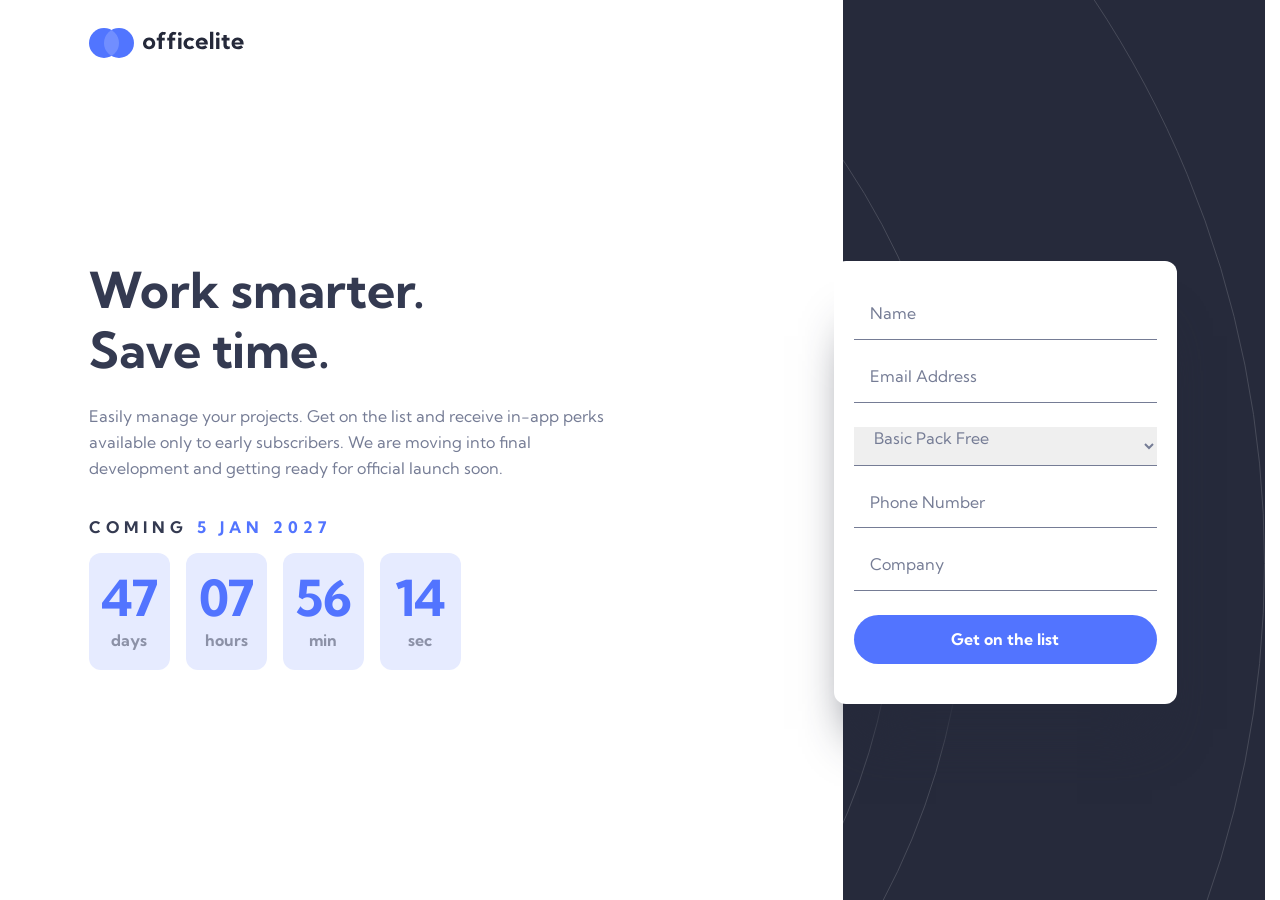
==== commit 1c0ebb16: "HTML: restructured countdown - JS: started countdown-function" ====
--- a/sign-up.html
+++ b/sign-up.html
@@ -60,16 +60,26 @@
 
 			<section class="section sign-up-section">
 				<div class="date-content">
-					<!-- If you're choosing to make this date dynamic, set it to 30 days in the future from the moment the visitor views the page -->
 					<p class="launch-date">
 						Coming <span id="future-date">4 Nov 2020</span>
 					</p>
-					<!-- If you're choosing to make this timer dynamic, have it countdown from the date you set above -->
 					<div class="countdown">
-						<p id="countdown-day">47 <span>days</span></p>
-						<p id="countdown-hour">07 <span>hours</span></p>
-						<p id="countdown-min">56 <span>min</span></p>
-						<p id="countdown-sec">14 <span>sec</span></p>
+						<p>
+							<span class="countdown-number" id="countdown-day">47</span>
+							<span class="countdown-label">days</span>
+						</p>
+						<p>
+							<span class="countdown-number" id="countdown-hour">07</span>
+							<span class="countdown-label">hours</span>
+						</p>
+						<p>
+							<span class="countdown-number" id="countdown-min">56</span>
+							<span class="countdown-label">min</span>
+						</p>
+						<p>
+							<span class="countdown-number" id="countdown-sec">14</span>
+							<span class="countdown-label">sec</span>
+						</p>
 					</div>
 				</div>
 			</section>
--- a/style.css
+++ b/style.css
@@ -466,9 +466,12 @@
 		background-color: var(--bg-muted);
 		padding: var(--spacing-16) var(--spacing-12);
 		border-radius: var(--radius-12);
-		font: var(--text-preset-1);
-
-		& span {
+
+		& .countdown-number {
+			font: var(--text-preset-1);
+		}
+
+		& .countdown-label {
 			font: var(--text-preset-5);
 			opacity: 0.5;
 		}
@@ -477,7 +480,7 @@
 
 @media (min-width: 35em) {
 	.countdown {
-		& p {
+		& .countdown-number {
 			font-size: 3.5rem;
 		}
 	}
@@ -562,12 +565,11 @@
 }
 
 .cards-section {
-  position: relative;
-  z-index: 1;
+	position: relative;
+	z-index: 1;
 	display: grid;
 	grid-template-columns: 1fr;
 	gap: var(--spacing-24);
-
 
 	@media (min-width: 53em) {
 		grid-template-columns: repeat(3, 1fr);
@@ -783,9 +785,12 @@
 	& .countdown {
 		& p {
 			background-color: var(--bg-blue-muted);
-			color: var(--text-accent);
-
-			& span {
+
+			& .countdown-number {
+				color: var(--text-accent);
+			}
+
+			& .countdown-label {
 				color: var(--text-strong);
 			}
 		}
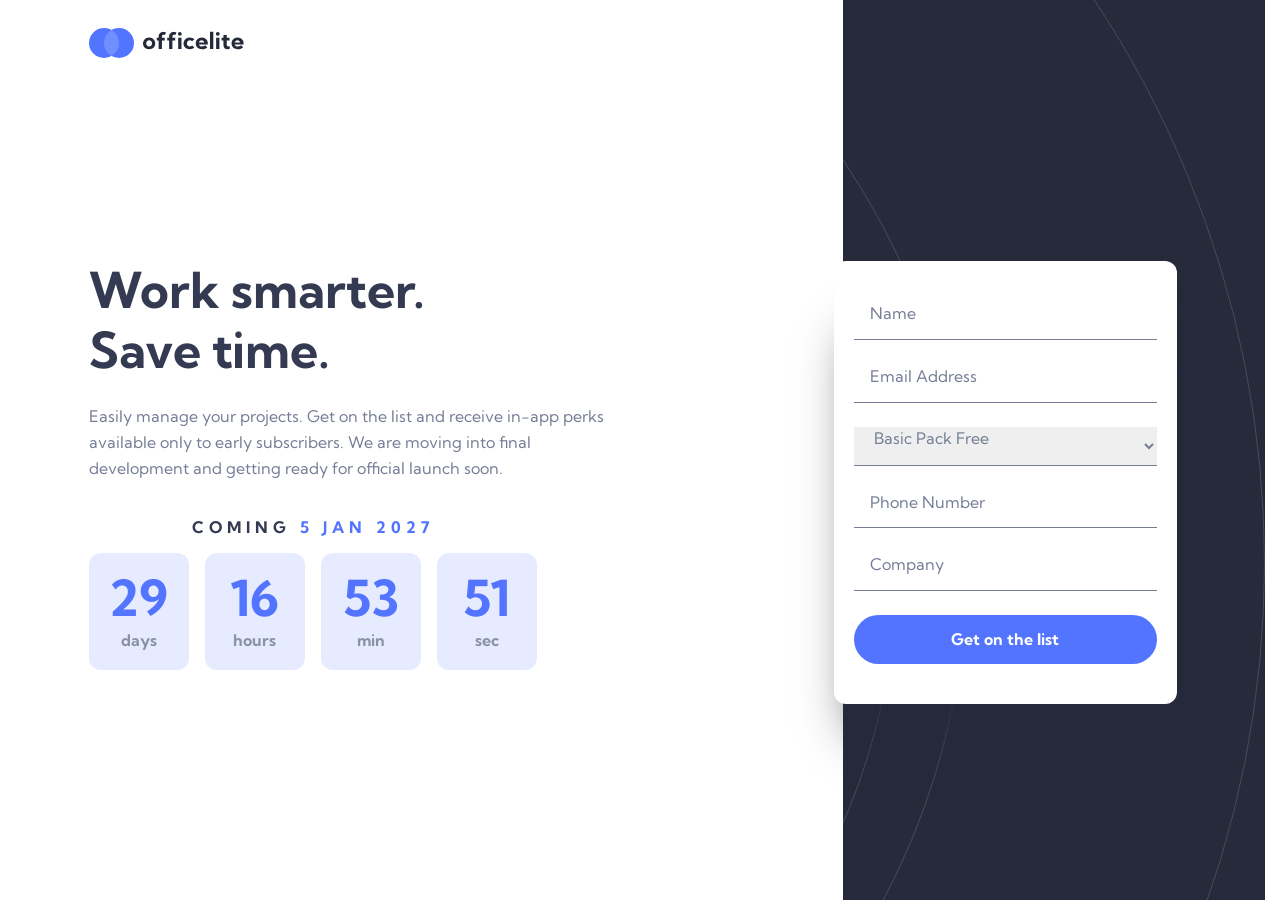
==== commit aeb6d376: "Wrap up Countdown: JS, HTML & CSS" ====
--- a/sign-up.html
+++ b/sign-up.html
@@ -59,25 +59,25 @@
 			</section>
 
 			<section class="section sign-up-section">
-				<div class="date-content">
-					<p class="launch-date">
-						Coming <span id="future-date">4 Nov 2020</span>
+				<div>
+					<p class="launch-date" id="countdown-date">
+						Coming <span id="future-date">04 Nov 2026</span>
 					</p>
-					<div class="countdown">
+					<div class="countdown" role="timer" aria-labelledby="countdown-date">
 						<p>
-							<span class="countdown-number" id="countdown-day">47</span>
+							<span class="countdown-number">47</span>
 							<span class="countdown-label">days</span>
 						</p>
 						<p>
-							<span class="countdown-number" id="countdown-hour">07</span>
+							<span class="countdown-number">07</span>
 							<span class="countdown-label">hours</span>
 						</p>
 						<p>
-							<span class="countdown-number" id="countdown-min">56</span>
+							<span class="countdown-number">56</span>
 							<span class="countdown-label">min</span>
 						</p>
 						<p>
-							<span class="countdown-number" id="countdown-sec">14</span>
+							<span class="countdown-number">14</span>
 							<span class="countdown-label">sec</span>
 						</p>
 					</div>
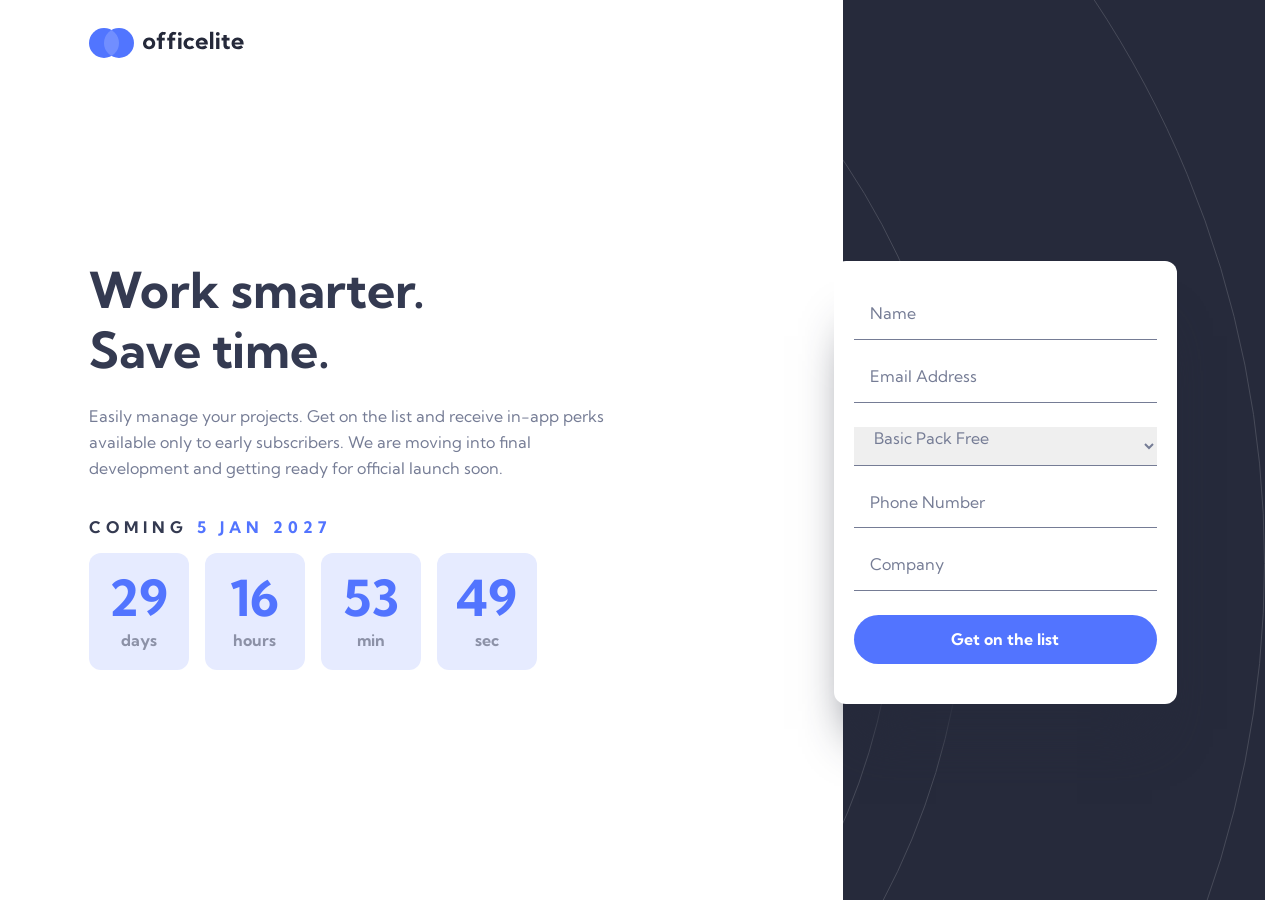
==== commit f8e8f325: "Fix countdown width jumping: launch-info class, minmax columns" ====
--- a/sign-up.html
+++ b/sign-up.html
@@ -59,7 +59,7 @@
 			</section>
 
 			<section class="section sign-up-section">
-				<div>
+				<div class="launch-info">
 					<p class="launch-date" id="countdown-date">
 						Coming <span id="future-date">04 Nov 2026</span>
 					</p>
--- a/style.css
+++ b/style.css
@@ -422,26 +422,21 @@
 	margin-block-start: var(--spacing-80);
 }
 
+.launch-info {
+	width: 100%;
+	max-width: 28rem;
+}
+
 .date-content {
 	display: flex;
 	flex-direction: column;
 	align-items: center;
 
-	/* date-content is anders op home dan op sign-up owille van de extra div */
 	@media (min-width: 60rem) {
 		flex-direction: row;
-		align-items: center;
 		justify-content: space-between;
 	}
 }
-
-/* @media (min-width: 48rem) and (max-width: 60rem) {
-	.date-content,
-	.sign-up-form {
-		max-width: 28rem;
-		margin-inline: auto;
-	}
-} */
 
 .launch-date {
 	font: var(--text-preset-5);
@@ -455,9 +450,8 @@
 
 .countdown {
 	display: grid;
-	grid-template-columns: repeat(4, 1fr);
+	grid-template-columns: repeat(4, minmax(min(65px, 100%), 1fr));
 	gap: var(--spacing-16);
-	/* margin-block-end: var(--spacing-48); */
 
 	& p {
 		display: flex;
@@ -483,14 +477,6 @@
 		& .countdown-number {
 			font-size: 3.5rem;
 		}
-	}
-}
-
-/* is deze margin-blovk voor sign-up?
-waarde geldt niet voor index. */
-@media (min-width: 45em) {
-	.countdown {
-		margin-block-end: unset;
 	}
 }
 
@@ -779,7 +765,6 @@
 	& .launch-date {
 		margin-block-start: unset;
 		color: var(--text-strong);
-		text-align: center;
 	}
 
 	& .countdown {
@@ -798,11 +783,6 @@
 
 	@media (min-width: 60rem) {
 		text-align: left;
-
-		& .date-content {
-			flex-direction: column;
-			align-items: start;
-		}
 	}
 }
 
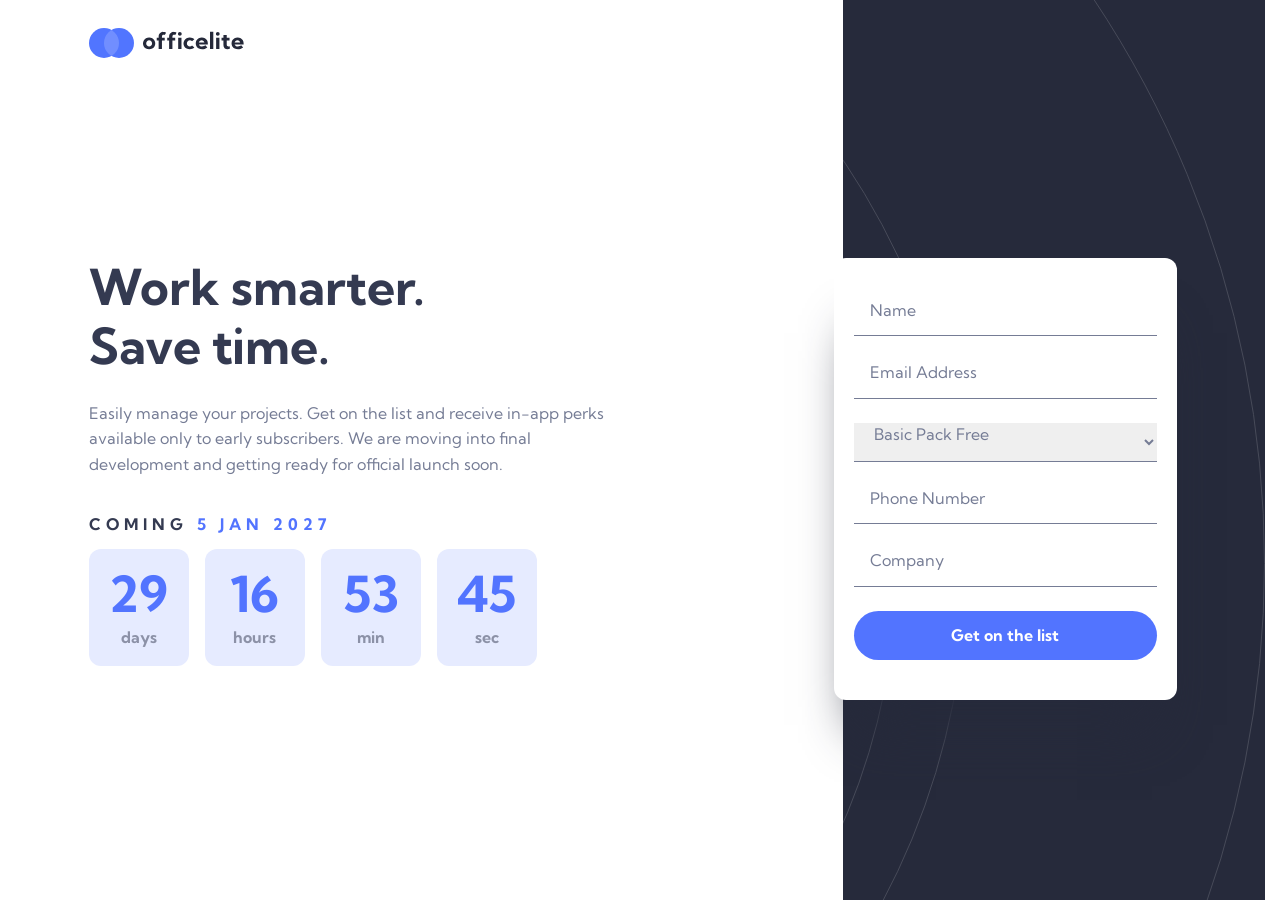
==== commit 514f9d47: "Change buttons into links + href, add in a global focus:visible" ====
--- a/sign-up.html
+++ b/sign-up.html
@@ -17,12 +17,13 @@
 	</head>
 	<body class="sign-up">
 		<header class="wrapper">
-			<div class="logo">
+			<a href="./index.html" aria-label="Officelite home" class="logo">
 				<svg
 					width="155"
 					height="30"
 					xmlns="http://www.w3.org/2000/svg"
 					xmlns:xlink="http://www.w3.org/1999/xlink"
+					aria-hidden="true"
 				>
 					<defs><circle id="a" cx="15" cy="15" r="15" /></defs>
 					<g fill="none" fill-rule="evenodd">
@@ -46,7 +47,7 @@
 						/>
 					</g>
 				</svg>
-			</div>
+			</a>
 		</header>
 		<main class="wrapper sign-up-complete">
 			<section class="section sign-up-hero-section">
--- a/style.css
+++ b/style.css
@@ -158,14 +158,18 @@
 iframe,
 audio,
 video,
-canvas {
+canvas,
+svg {
 	display: block;
 	max-inline-size: 100%;
+}
+
+img,
+iframe,
+audio,
+video,
+canvas {
 	block-size: auto;
-}
-
-svg {
-	max-inline-size: 100%;
 }
 
 input,
@@ -248,6 +252,15 @@
 ul {
 	list-style: none;
 	padding: 0;
+}
+
+a {
+	text-decoration: none;
+}
+
+:focus-visible {
+	outline: 2px solid hsl(var(--clr-blue-500));
+	outline-offset: 4px;
 }
 
 body {
@@ -368,11 +381,6 @@
 		background-color: var(--btn-primary-bg-hover);
 	}
 
-	&:focus-within {
-		outline: 2px solid hsl(var(--clr-blue-500));
-		outline-offset: 4px;
-	}
-
 	&.secondary {
 		background-color: var(--btn-secondary-bg);
 		color: var(--btn-secondary-text);
@@ -390,7 +398,7 @@
 				background-color: var(--btn-secondary-on-dark-bg-hover);
 			}
 
-			&:focus-within {
+			&:focus-visible {
 				background-color: var(--btn-secondary-on-dark-bg);
 				outline-color: var(--btn-secondary-on-dark-outline);
 			}
@@ -410,7 +418,7 @@
 
 	& .logo {
 		margin-inline: auto;
-		/* staat het logo eignelijk wel goed? is de wrapper correct op tablet-size */
+		border-radius: var(--radius-full);
 
 		@media (min-width: 35em) {
 			margin-inline: 0;
